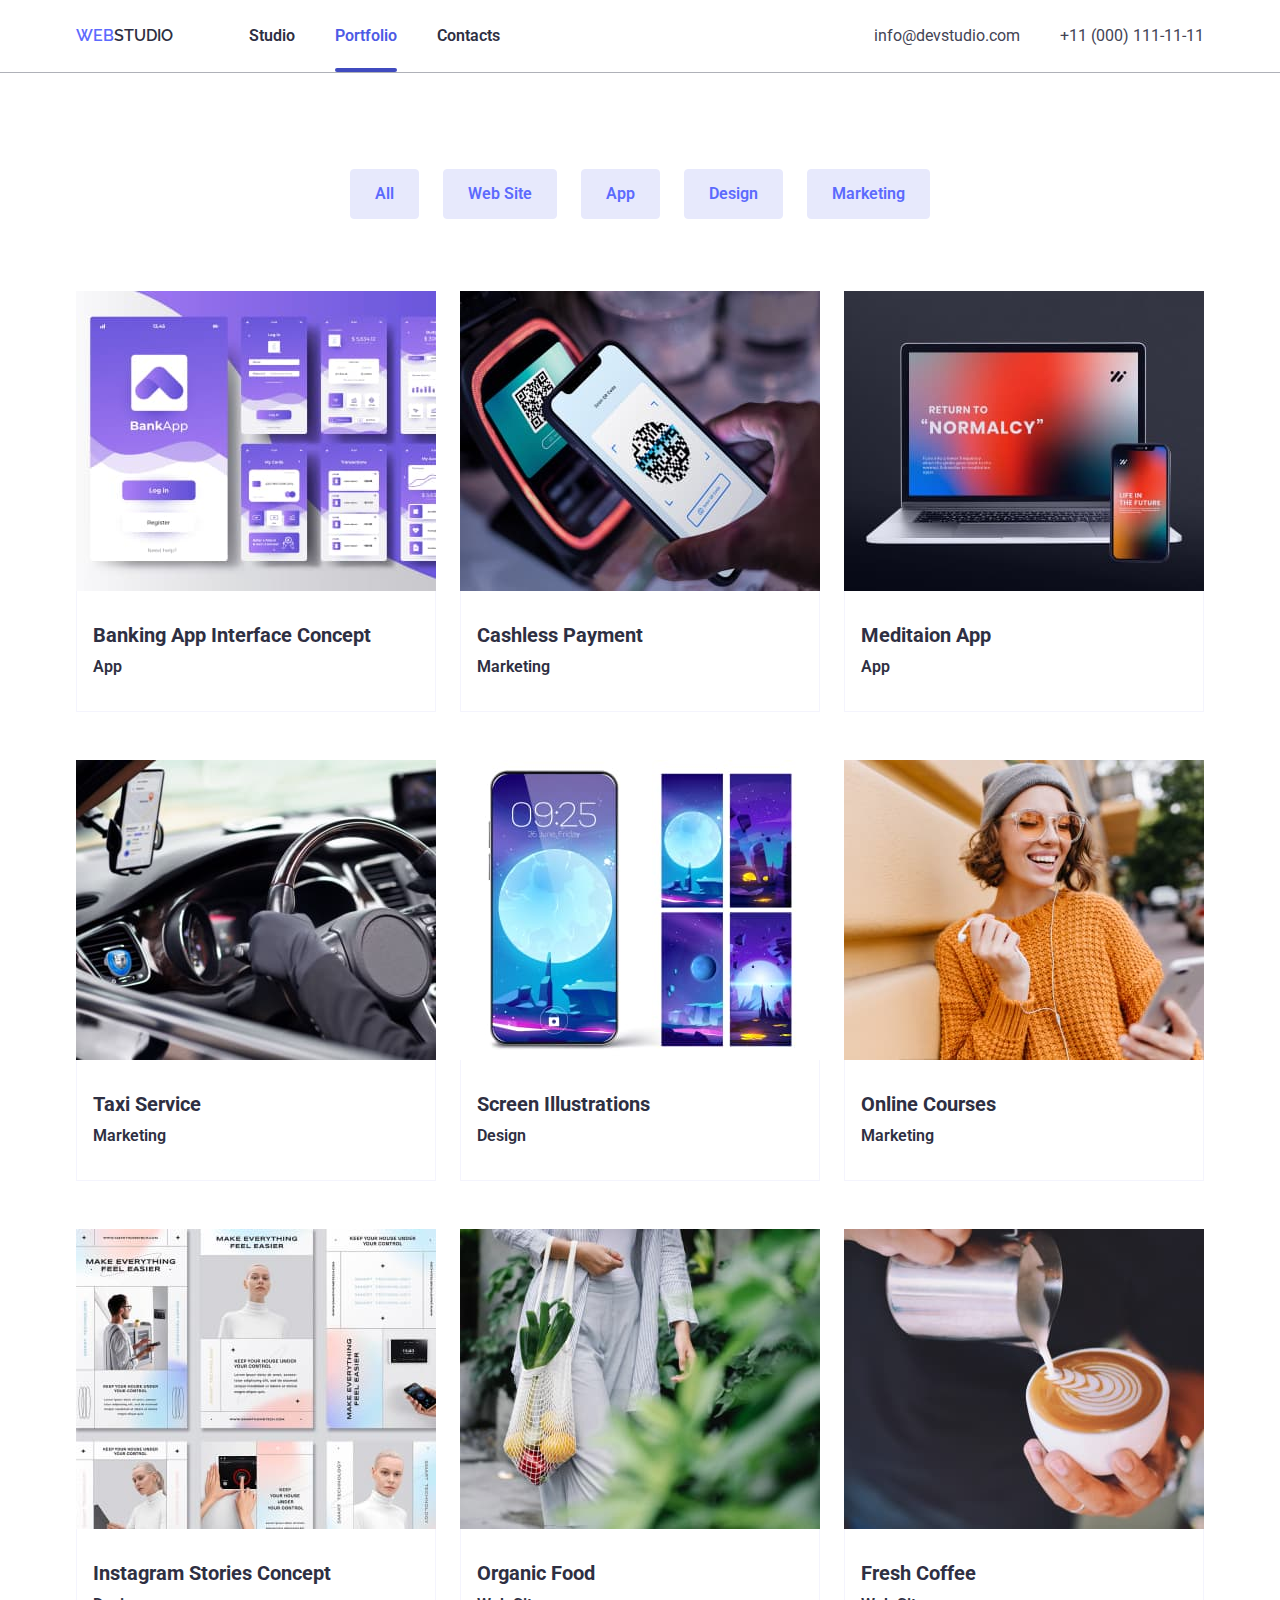
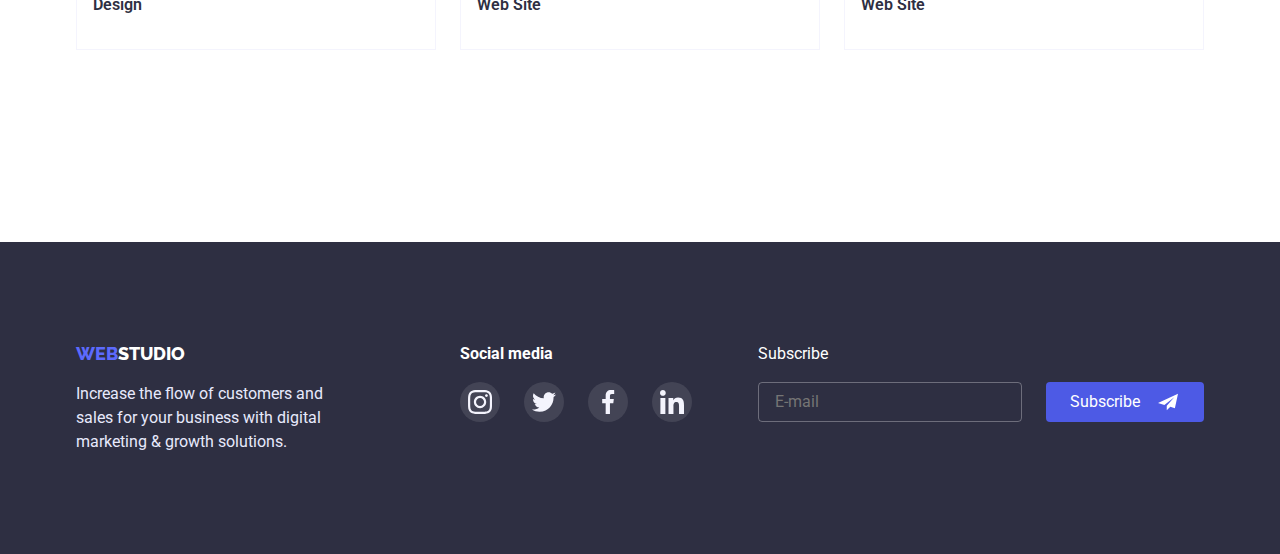
==== portfolio.html @ fa2da11c "." ====
<!DOCTYPE html>
<html lang="en">
<head>
    <meta charset="UTF-8">
    <meta http-equiv="X-UA-Compatible" content="IE=edge">
    <meta name="viewport" content="width=device-width, initial-scale=1.0">
    <title>Portfolio</title>
    <link rel="preconnect" href="https://fonts.googleapis.com"><link rel="preconnect" href="https://fonts.gstatic.com" crossorigin><link href="https://fonts.googleapis.com/css2?family=Raleway:wght@800&family=Roboto:wght@400;700&display=swap" rel="stylesheet">
    <link rel="stylesheet" href="https://cdn.jsdelivr.net/npm/modern-normalize@1.1.0/modern-normalize.min.css">
    <link rel="stylesheet" href="./css/styles.css">
</head>
<body>
    <header class="page-header-container header">
        <div class="container" style='display:flex;'>
            <nav class="page-nav">
                <a href="" class=" studio link page-header"><span class="web">Web</span>studio</a>
                <ul class=" header-list list ">
                    <li class="header-list">
                        <a  class=" link  page-header  " href="index.html "> Studio</a></li>
                    <li class="header-list">
                        <a class=" link1 page-header page-header-list curent" href=" portfolio.html "> Portfolio</a></li>
                    <li class="header-list">
                        <a class=" link page-header "  href="#contacts">Contacts</a></li>
                </ul>
            </nav>
            <ul class="header-list list ">
                <li class=" header-link">
                    <a class=" contacts page-header page-header-list" href="mailto:info@devstudio.com">info@devstudio.com</a></li>
                <li class=" header-link">
                    <a class=" contacts2 page-header page-header-list" href="tel:+110001111111">+11 (000) 111-11-11</a></li>
            </ul>
        </div>
            </header>
    <main>
    <section class="portfolio">
        <div class="container">
            <h1 class="button3 visual " id="portfolio">Button</h1>
            <ul class="list-button button2">
           <li><button type="button" class=" button button-list ">All</button></li>
           <li><button type="button" class=" button button-list ">Web Site</button></li>
          <li><button type="button" class=" button  button-list ">App</button></li> 
          <li><button type="button" class=" button  button-list ">Design</button></li> 
           <li><button type="button" class=" button button-list ">Marketing</button></li>
       </ul>
       <ul class=" team-foto-list list foto-team " >
        <li class=" team-title-foto ">
            <a href="" class="link team-title-foto1">
                <div class="foto-text-wrap">
                <img src="./portfolio-images/foto.jpg" alt="Banking " width="360" height="300">
                <p class="foto-text0">14 Stylish and User-Friendly App Design Concepts · Task Manager App · Calorie Tracker App · Exotic Fruit Ecommerce App · Cloud Storage App</p>
            </div>
                <div class="empployees-card-contant2" >
            <h2  class=" name">Banking App Interface Concept</h2>
            <p class=" work">App</p>
           </div>
        </a>
        </li>
        <li class="team-title-foto">
            <a href="" class="link text-foto-a team-title-foto1">
            <div class="foto-text-wrap ">
                <img src="./portfolio-images/phone.jpg" alt="phone" width="360" height="300">
                    <p class="foto-text0">14 Stylish and User-Friendly App Design Concepts · Task Manager App · Calorie Tracker App · Exotic Fruit Ecommerce App · Cloud Storage App</p>
                </div>
                    <div class="empployees-card-contant2">
                        <h2 class="name">Cashless Payment</h2>
                        <p class="work" >Marketing</p>
                    </div>
    
            
        </a>
        </li>
        <li class=" team-title-foto ">
            <a href="" class="link team-title-foto1">
                <div class="foto-text-wrap">
                <img src="./portfolio-images/Laptop.jpg" alt="Meditaion App" width="360" height="300">
                <p class="foto-text0">14 Stylish and User-Friendly App Design Concepts · Task Manager App · Calorie Tracker App · Exotic Fruit Ecommerce App · Cloud Storage App</p>
           </div>
                <div  class="empployees-card-contant2">
                <h2 class="name">Meditaion App</h2>
                <p class="work">App</p>
            </div>
        </a>
        </li>
        <li class="team-title-foto ">
            <a href="" class="link team-title-foto1">
                <div class="foto-text-wrap">
                <img src="./portfolio-images/taxi.jpg" alt="Taxi" width="360" height="300">  
            <p class="foto-text0">14 Stylish and User-Friendly App Design Concepts · Task Manager App · Calorie Tracker App · Exotic Fruit Ecommerce App · Cloud Storage App</p>
           </div>
            <div class="empployees-card-contant2" >
                <h3 class="name">Taxi Service</h3>
                <p class="work">Marketing</p>
            </div>
        </a>
        <li class="team-title-foto " >
            <a href="" class="link team-title-foto1">
                <div class="foto-text-wrap">
                <img src="./portfolio-images/screen.jpg" alt="Screen" width="360" height="300">
            <p class="foto-text0">14 Stylish and User-Friendly App Design Concepts · Task Manager App · Calorie Tracker App · Exotic Fruit Ecommerce App · Cloud Storage App</p>
           </div>
            <div class="empployees-card-contant2">
            <h3 class="name">Screen Illustrations</h3>
            <p class="work" >Design</p>
           </div>
        </a>
        </li>
        <li class="team-title-foto ">
            <a href="" class="link team-title-foto1 ">
                <div class="foto-text-wrap">
                <img src="./portfolio-images/online.jpg" alt="Online Courses" width="360" height="300">
                <p class="foto-text0">14 Stylish and User-Friendly App Design Concepts · Task Manager App · Calorie Tracker App · Exotic Fruit Ecommerce App · Cloud Storage App</p>
            </div>
                <div class="empployees-card-contant2" >
            <h3 class="name">Online Courses</h3>
            <p class="work">Marketing</p>
           </div>
        </a>
        </li>
        <li class="team-title-foto ">
            <a href="" class="link team-title-foto1">
           <div class="foto-text-wrap">
                <img src="./portfolio-images/instagram.jpg" alt="Instagram Stories" width="360" height="300">
            <p class="foto-text0">14 Stylish and User-Friendly App Design Concepts · Task Manager App · Calorie Tracker App · Exotic Fruit Ecommerce App · Cloud Storage App</p>
            </div>
            <div class="empployees-card-contant2">  
            <h3 class="name">Instagram Stories Concept</h3>
           <p class="work">Design</p>
        </div>
    </a>
    </li>
        <li class="team-title-foto ">
            <a href="" class="link team-title-foto1">
           <div class="foto-text-wrap">
                <img src="./portfolio-images/organic.jpg" alt="Organic Food" width="360" height="300">
            <p class="foto-text0">14 Stylish and User-Friendly App Design Concepts · Task Manager App · Calorie Tracker App · Exotic Fruit Ecommerce App · Cloud Storage App</p>
        </div>
            <div class="empployees-card-contant2" >
                <h3 class="name" >Organic Food</h3>
                <p class="work">Web Site</p>
            </div>
        </a>
        </li>
        <li class="team-title-foto ">
            <a href="" class="link team-title-foto1">
           <div class="foto-text-wrap">
                <img src="./portfolio-images/coffee.jpg" alt="Fresh Coffee" width="360" height="300"> 
            <p class="foto-text0">14 Stylish and User-Friendly App Design Concepts · Task Manager App · Calorie Tracker App · Exotic Fruit Ecommerce App · Cloud Storage App</p>
        </div>
            <div class="empployees-card-contant2" >
                <h3 class="name" >Fresh Coffee</h3>
                <p class="work">Web Site</p>
            </div>
        </a>
        </li>   
    </ul>     
</div>  
</section>
</main>  
<footer class="footer " id="contacts">
    <div class="container footer-container">
       <div class="div">
        <a class=" studio-footer link footer-end list " href=""><span class="web2">Web</span>studio</a></li>
    <p class="end-text">Increase the flow of customers and sales for your business with digital marketing & growth solutions.</p>
</div>
    <div class="footer-div-1">
    <h3 class="media">Social media</h3>
    <ul class="box-icone2 list ">
        <li class="box-icone">
            <a href="" class="box-icone-a">
            <svg class=" media-icone-a" width="24" height="24" >
                <use href="./images/defs.svg#icon-instagram"></use>
            </svg>
        </a></li>
    <li class="box-icone">
         <a href="" class="box-icone-a">
         <svg class=" media-icon" width="24" height="24">
            <use href="./images/defs.svg#icon-twitter"></use>
        </svg>
    </a></li>
    <li class="box-icone">
         <a href="" class="box-icone-a">
            <svg class=" media-icon" width="24" height="24">
                <use href="./images/defs.svg#icon-facebook"></use>
            </svg>
         </a></li>
         <li class="box-icone">
            <a href="" class="box-icone-a">
                <svg class=" media-icon" width="24" height=24">
                    <use href="./images/defs.svg#icon-linkedin"></use>
                </svg>
            </a></li>
</ul>
</div>
<div class="footer-div">
    <p class="subscribe">Subscribe</p>
    <form action="" class="contact-form">
          <input 
          aria-label="E-mail"
          type="email" 
          name="email"
          class="email" 
          placeholder="E-mail" 
    </form> 
    <button class="button-s">Subscribe
        <svg class=" icon-send" width="24" height="20">
            <use href="./images/symbol3-defs.svg#icon-Frame-3-1"></use>
        </svg>    
    </button>
</div>
</div>
</footer>
</body>
</html>
---- css/styles.css ----
:root{
    --title-color : #2E2F42;
    --typle-color:#5c6afd;
    --while-color:#FFFFFF;
    --typle2-color:#434455;
    --while2-color:#E7E9FC;
    --while3-color:#F4F4FD;
    --blue-color:#4D5AE5;
    --title2-color:#AFB1B8;
    --title3-color:#8E8F99;
    --title4-color:#E5E5E5;
    --blue2-color:#404BBF;
    --green:#31D0AA;
    ----red: red;
    --gray:#757575;
}

h1,
h2,
h3,
p{
margin-top: 0%;
margin-bottom: 0%;
}

ul{
margin-top: 0%;
margin-bottom: 0%;
padding-left: 0%;
}
img{
display: block;
width: 100%;
height: auto;
}
.container{
width: 1158px;
margin-left: auto;
margin-right: auto;
padding-left: 15px;
padding-right: 15px;
}
/*-------------HEADER-------------- */
.header{
background:var(--while-color);
border-bottom: 1px solid var(--title2-color);
}
.element.style{
    display: flex;
}
.studio{
   margin-right: 76px;
}
.page-header-container{
    display: flex;
    align-items: center;
}
.page-nav{
    display:flex;
    align-items: center;
}
.header-list{
    display: flex;
    align-items: center; 
    gap: 40px;
    color: transparent;
    transition: color 250ms cubic-bezier(0.4, 0, 0.2, 1) ;
    margin-left: auto;
}
.curent{
    position: relative;
}
.curent::after{
    content:'' ;
    position: absolute;
    width: 100%;
    height: 4px;
    bottom: 0;
    display: block;
    background-color:var(--blue2-color);
    left: 0;
    border-radius: 2px;
}
.contacts{
    margin-left: 332px;
}

body{
    color:var(--title-color) ;
    font-family: 'Roboto',sans-serif;
}
.web{
    color: var(--typle-color);
    text-transform: uppercase; 
    font-family: Raleway;
}
.studio{
    color:var(--title-color);
    text-transform: uppercase; 
    font-family: Raleway;
}
/*---------------BUTTON------------ */
.page-header{
    padding-top: 24px;
    padding-bottom: 24px;
    transition: color 250ms cubic-bezier(0.4, 0, 0.2, 1);
}
.header-list :hover,
.header-list:focus{
color:var(--blue-color);
}
.page-header-list{
    color: var(--blue-color);
}
/* --------HEADER-------- */
.link{
    font-size: 16px;
    line-height:calc(24/16);
    color:var(--title-color);
    font-weight: 600;
}
.link1{
    font-size: 16px;
    line-height:calc(24/16);
    font-weight: 600;
    color: var(--blue-color);
    text-decoration: none;
    display: block;
}
.contacts{
    font-size: 16px;
    line-height:calc(24/16);
    color:var(--typle2-color);
    text-decoration: none;
    margin-right: auto;

}
.contacts2{
    font-size: 16px;
    line-height:calc(24/16);
    color:var(--typle2-color);
    text-decoration: none;
    margin-left: auto;
    margin-right: auto; 
}
/*------------------SKILLS-------------*/
.rectangle{
    border-radius: 4px;
    border: 1px solid var(--while3-color);
    display: block;
    width: 264px;
    gap: 24px;
    background-color: var(--while3-color);
    margin-bottom: 8px;
}
.skills-2{
    padding-top: 120px;
}
/*--------------STUDIO---------- */
.box-media{
    border-radius: 4px;
    background-color: var(--while3-color);
    width: 264px;
    height: 112px;
    gap: 24px;
    justify-content: center;
    display: flex;
}
.box-1{
    height: 112px;
    width: 264px;
    display: flex;
    align-items: center;
    justify-content: center;
}
.sol{
    padding-top:188px ;
    padding-bottom:188px;
    margin-left: auto;
    margin-right: auto;
    max-width: 1440px;
    height: 603px;
    background-image: linear-gradient(rgba(46, 47, 66, 0.7),rgba(46, 47, 66, 0.7)), url('../images/office.jpg');
    background-size:cover;
    background-position: center;
    background-repeat:no-repeat ;
    background-color: var(--title-color);
}
.foto-text0{
position: absolute;
top: 0;
font-size: 16;
font-weight: 400;
color: var(--while-color);
padding: 40px;
background-color: var(--blue-color);
height: 100%;
transform:translateY(100%);
transition: transform 250ms cubic-bezier(0.4, 0, 0.2, 1);
overflow:auto;
}
.team-title-foto:hover .foto-text0{
    transform:translateY(0);
}
.foto-text-wrap{
    position: relative;
    overflow: hidden;
}
.foto-list{
    display: flex;
    gap: 24px;
}
.solutions-title{
    font-size: 56px;
    line-height:calc(60/56);
    color:var(--while-color);
    width: 492px;
    margin-left:auto;
    margin-right: auto;
    text-align: center;
}
/*-------------BUTTON------------- */
.btn{
      padding-top:12px; ;
      padding-bottom: 12px;
      padding-left:32px;
      padding-right: 32px;
    font-family:inherit;
        font-size: 16px;
        line-height: calc(19/16);
        cursor: pointer;
}
.btn{
    background-color: var(--typle-color); 
    color:var(--while-color);
    margin-top: 48px;
    margin-left: auto;
    margin-right: auto;
    display: block;
    box-shadow: 0px 4px 4px rgba(0, 0, 0, 0.15);
    border-radius: 4px;
    font-weight: 600;
    border: none;
}
.button-list:hover,
.button-list:focus{  
    background-color:var(--blue2-color);
    box-shadow: 0px 1px 6px rgba(46, 47, 66, 0.08), 0px 1px 1px rgba(46, 47, 66, 0.16), 0px 2px 1px rgba(46, 47, 66, 0.08);
    color: var(--while-color);
    border-color: var(--blue2-color);
}
.button{
    padding-top: 12px;
    padding-bottom: 12px;
    padding-left: 24px;
    padding-right: 24px;
    font-family: inherit;
    font-size: 16px;
    line-height: calc(24/16);
    cursor: pointer;
    background: var(--while2-color);
    color:var(--typle-color);
    border: 1px solid var(--while2-color);
    border-radius: 4px;
    font-weight: 600;
    transition: border-color 250ms cubic-bezier(0.4, 0, 0.2, 1),color 250ms cubic-bezier(0.4, 0, 0.2, 1),box-shadow 250ms cubic-bezier(0.4, 0, 0.2, 1),background-color 250ms cubic-bezier(0.4, 0, 0.2, 1);
}

.list-button{
    display: flex;
    list-style: none;
    gap: 24px;
    justify-content: center;
    margin-bottom: 72px;
}
    /*------------PORTFOLIO------------- */
.visual{
        position: absolute;
        width: 1px;
        height: 1px;
        margin: -1px;
        border: 0;
        padding: 0;
        white-space:nowrap;
        clip-path: inset(100%);
        clip: rect(0 0 0 0);
        overflow: hidden;
    }
    /* ---------BUTTON--------- */
.button3{
        position: absolute;
        width: 1px;
        height: 1px;
        margin: -1px;
        border: 0;
        padding: 0;
        white-space:nowrap;
        clip-path: inset(100%);
        clip: rect(0 0 0 0);
        overflow: hidden; 
    }
.btn-list:focus,
.btn-list:hover{
    background-color: var(--blue2-color);
    color:var(--while-color) ;
    }
.btn-list{
    transition: background-color 250ms cubic-bezier(0.4, 0, 0.2, 1),color 250ms cubic-bezier(0.4, 0, 0.2, 1);
}
    /* --------------STUDIO---------- */
.list-ul{
 padding: 0%;
 margin: 0;
display: flex;
gap: 24px;
}
.st-list{
    margin-right: 24px;
    display: block;
}
.st-list2{
    margin-right: auto;
    display:block;
}
.list-ul>.st-list{
    outline: 1px solid var(--while-color)   
}
.title-team{
        font-size: 36px;
        line-height: calc(40/36);
        color:var(--title-color);
        margin-bottom: 72px;
        margin-left:auto;
        margin-right: auto;
        text-align: center;
    }
.title-list{
        font-family: Roboto;
        font-weight: 600;
        font-size: 20px;
        line-height:calc(24/20);
        color:var(--title-color);
        margin-bottom:8px;
    }
.text{
        font-size: 16px;
        line-height:calc(24/16);
        color:var(--typle2-color);
        font-family:'Roboto';
        font-weight: 400;
        width: 264px;
    }
.foto{
        padding-top:120px ;
        padding-bottom: 120px;
    }
    /*-----------LIST-------- */
.list{
    list-style: none;
}
.foto-logo{
    justify-content: center;
    align-items: center;
    display: flex;
}
.link{
    text-decoration: none;
    display: block;
}
/* FOTO */
.kann-title{
    font-size: 36px;
    line-height:calc(40/36) ;
    color: var(--title-color);
    text-transform: capitalize;
    margin-bottom: 72px;
    margin-left:auto ;
    margin-right:auto;
    text-align: center;
}
/*---------CONTACTS-----------*/
.empployees-card-contant-wrapper{
border: 1px solid var(--while3-color);
background-color: var(--while-color);
border-top: none;
padding-top:32px;
padding-bottom: 32px;
text-align: center;
}
.icone-link{
    display: flex;
    width:100%;
    height: 100%;
    justify-content: center;
    align-items: center;
    border-radius: 4px;
    border: 1px solid var(--title3-color);
    fill: var(--title3-color);
    transition: border-color 250ms cubic-bezier(0.4, 0, 0.2, 1);
}
.icone-link:hover,
.icone-link:focus{
border-color: var(--blue2-color);
fill: var(--blue2-color);
}
.empployees-card-contant2{
    border: 1px solid var(--while3-color);
    background-color: var(--while-color);
    border-top: none;
    padding-top:32px;
    padding-bottom: 32px;
    padding-left: 16px;  
}
.footer-container{
    display: flex;
}
.team-title{
    background:var(--while3-color);
    padding-top:120px;
    padding-bottom:120px;
    margin-left: auto;
    margin-right: auto;
}
.team-foto{
display: flex;
gap: 24px;
}
.team-foto-list{
    display: flex;
    gap: 48px 24px;
    flex-wrap: wrap;
}
.foto-team{
    margin-bottom: 120px;
}
.team-title-foto{
    font-size: 36px;
    line-height:calc(40/36);
    color:var(--title-color);
    width: calc((100% - 48px)/ 3);
}
team-title-foto1{
    transition: box-shadow 250ms cubic-bezier(0.4, 0, 0.2, 1) ;
}
.team-title-foto1:hover,
.team-title-foto1:focus{
    box-shadow: 0px 1px 6px rgba(46, 47, 66, 0.08), 0px 1px 1px rgba(46, 47, 66, 0.16), 0px 2px 1px rgba(46, 47, 66, 0.08);
}
.title-foto{
    font-size: 36px;
    line-height:calc(40/36);
    color:var(--title-color);
    margin-bottom: 48px;
    margin-right: 24px;

}
.card{
    margin-bottom: 120px;
}
.empployees-card-contant{
    border: 1px solid var(--while3-color);
background-color: var(--while-color);
border-top: none;
padding: 32px,16px,32px,26px;
}
.team{
    background-color:var(--while-color);
}
.name{
    font-size: 20px;
    line-height:calc(24/20);
    color:var(--title-color);
}
.work{
    font-size: 16px;
    line-height: calc(24/16);
    color:var(--title-color) ; 
    margin-top: 8px;
}
/*--------------------CUSTOMERS------------- */
.customers{
    background-color: var(--while-color);
    padding-top:130px ;
    padding-bottom: 120px;
    transition: ;
}
.customers-text{ 
    font-size: 36px;
    line-height: calc(40/36);
    color:var(--title-color);
    margin-left:auto;
    margin-right: auto;
    text-align: center;
    margin-bottom: 72px;
}
.box{
display: flex;
gap: 24px;
}
.logo{
    width:calc((100% - 120px) / 6) ;
    height: 88px;  
}
.icone-link{
    transition: 250ms cubic-bezier(0.4, 0, 0.2, 1);
}
/*---------------------TEAM-------------------*/
.social{
    display: flex;
    gap: 24px;
    justify-content: center;
    margin-top: 8px;
}
.social-media{
width: 40px;
height: 40px;
}
.social-icon{
    align-items: center;
    justify-content: center;
}
.social-link{
    width: 100%;
    height: 100%;
    background-color: var(--blue-color);
    border-radius: 50%;
    display: flex;
   justify-content: center;
   align-items: center;
    cursor: pointer;
    transition: background-color 250ms cubic-bezier(0.4, 0, 0.2, 1);
    }
.social-link:hover,
.social-link:focus{
background-color: var(--blue2-color);
}
/*--------------------PORTFOLIO-------------*/
.portfolio{
    padding-bottom:72px;
    padding-top: 96px;
}
/*----------FOOTER---------- */
.footer{
    background-color:var(--title-color);
    padding-top:100px;
    padding-bottom:100px ;
    margin-left: auto;
    margin-right: auto;
}
.web2{
    color: var(--typle-color);
    text-transform: uppercase; 
    font-family: Raleway;
}
.studio-footer{
    color: var(--while-color);
    font-size: 18px;
    line-height: calc(24/18);
    font-weight: 800;
    text-transform: uppercase; 
    font-family: Raleway;
}
.end-text{
    font-size: 16px;
    line-height:calc(24/16);
    color:var(--while2-color) ;
     width: 264px;
     height:72px;
     margin-top: 16px;
    
}
.media{
font-size: 16px;
line-height:calc(24/16);
color: var(--while-color);
}
.box-icone2{
    display: flex;
    gap: 16px;
    margin-left: auto;
    margin-right: auto; 
}
.box-icone2{
    display: flex;
     gap: 24px;
    margin-top: 16px;
}
.box-icone{
    width: 4opx;
    height: 40px;
}
.box-icone-a{
    width: 40px;
    height: 40px;
    background-color:rgba(255, 255, 255, 0.1);
    border-radius: 50%;
    display: flex;
    align-items: center;
    justify-content: center;
    cursor: pointer;
    transition:background-color 250ms cubic-bezier(0.4, 0, 0.2, 1);
    fill: var(--title3-color);
}
.box-icone-a:focus,
.box-icone-a:hover{
background-color:var(--green) ;
}
.media-icon :hover,
.media-icon :focus{
color: var(--blue2-color);
}

.div{
    margin-right: 120px;
}
/*------------------MODAL--------------*/
.backdrop{
    position: fixed;
    top: 0;
    width: 100%;
    height: 100%;
    opacity: 1;
    background-color: rgba(46, 47, 66, 0.4);;
    transition:opacity 250ms cubic-bezier(0.4, 0, 0.2, 1),visibility 250ms cubic-bezier(0.4, 0, 0.2, 1);
}
.modal{
    position: absolute;
    top: 50%;
    left: 50%;
    width: 408px;
    background-color: var(--while-color);
    border-radius: 4px;
    transform: translate(-50%,-50%) scale(1) rotate(0);
    transition:transform 250ms cubic-bezier(0.4, 0, 0.2, 1);
    padding: 72px 24px 24px ;
}
.backdrop.is-hidden.modal{
    transform: translate(-50%,-50%) scale(0) rotate(-360de);
}
.modal-button{
    position: absolute;
    right: 24px;
    top: 24px;
    width: 24px;
    height: 24px;
    background-color: transparent;
    border-radius: 50%;
    color: none;
    cursor: pointer;
    border:  1px solid rgba(0, 0, 0, 0.1);
    background-color: var(--while2-color);
    padding: 0px;
}
.icon-a{
    align-items: center;
    justify-content: center;
}
.is-hidden{
    opacity: 0;
    visibility: hidden;
    pointer-events: none;
}
.page-header-link{
    position: relative;
}
.modal-title2{
    font-size: 16px;
    line-height: calc(24/16);
    font-weight: 500;
    color: var(--title-color);
    text-align: center;
    margin-bottom: 14px;
}
.subscribe{
    font-size: 16px;
    line-height:calc(24/16);
    color: var(--while-color);
    margin-bottom: 16px;
}
.email{
    width: 264px;
    height: 40px;
    box-sizing: border-box;
border: 1px solid rgba(255, 255, 255, 0.3);
border-radius: 4px;
padding-left: 16px;
background-color:transparent;
color: var(--while-color);
transition:transform 250ms cubic-bezier(0.4, 0, 0.2, 1);
}
.email::placeholder-shown{
    color: var(--blue-color);
}
.button-s{
    height: 40px;
   display: flex;
   align-items: center;
    padding: 8px 24px;
    color: var(--while-color);
    background-color: var(--blue-color);
    border-radius: 4px;
    border: none;
    cursor: pointer;
    margin-left: 24px;
    transition:transform 250ms cubic-bezier(0.4, 0, 0.2, 1);
}
.icon-send{
margin-left: 16px;
fill: var(--while-color);
}
.modal-input{
width: 100%;
height: 40px;
border: 1px solid rgba(33, 33, 33, 0.2);
border-radius: 4px;
padding-left: 35px;
background-color: transparent;
transition:transform 250ms cubic-bezier(0.4, 0, 0.2, 1);
}
.modal-input:focus{
border-color: var(--blue-color);
outline: none;
}
.modal-input:focus + .user{
fill: var(--blue-color);
}
.modal-coment:focus{
border-color: var(--blue-color);
outline: none;  
}
.send{
padding: 16px 32px;
color: var(--while-color);
background-color:var(--blue-color);
box-shadow: 0px 4px 4px rgba(0, 0, 0, 0.15);
border-radius: 4px;
cursor: pointer;
border: none;
margin-left: 119px;
margin-top: 24px;
font-weight: 500;
font-size: 16px;
line-height: calc(24/16);
transition:transform 250ms cubic-bezier(0.4, 0, 0.2, 1) ;
}
.send:focus,
.send:hover{
background-color: var(--blue2-color);
}
.name-modal{
    font-weight: 400;
    font-size: 12px;
    line-height:calc(16/12);
    color: var(--title3-color);
    margin-bottom: 4px;
    display: inline-block;
    letter-spacing: 0.04em;
}
/*--------------------------SVG----------------*/
.user{
    display: block;
    left: 16px;
    top: 50%;
    transform: translate(0,-50%);
    fill:var(--title-color) ;
    position: absolute;
}
.modal-form{
    position: relative;
}
/*-------------------------*/

.modal-coment{
width: 360px;
height: 120px;
border: 1px solid rgba(33, 33, 33, 0.2);
border-radius: 4px;
background-color:transparent;
outline: none;
padding: 8px 16px ;
resize: none;
transition:transform 250ms cubic-bezier(0.4, 0, 0.2, 1);
display: block;
}
.modal-coment:placeholder-shown{
color: var(--blue-color);
}
.modal-coment :hover,
.modal-coment :focus {
    border-color: var(--blue-color);
    outline: none;
}
.modal-coment-label{
    margin-bottom: 8px;
    transition:transform 250ms cubic-bezier(0.4, 0, 0.2, 1);
    display: block;
}
.modal-field{
    margin-bottom: 24px;
}
/*-----------------CHECK------------*/
.privaty-text::before{
    content: '';
    display: flex;
    width:16px ;
    height: 16px;
    border: 1.25px solid var(--title-color);
    border-radius: 2px;
    margin-right:8px;
}
.privaty-text{
    font-weight: 400;
    font-size: 12px;
    line-height: calc(16/12);
    display: flex;
    align-items: center;
    margin-right: 16px;
    color:var(--gray);
}
.check{
    font-size: 12px;
    line-height: calc(16/12);
    display: flex;
    align-items: center;
    color:rgba(77, 90, 229, 1) ;
}
.footer-div{
    margin-left: auto;
}
.privaty-check{
    margin-top: 16px;
}
.check-input:checked + .privaty-text::before{
    background-color: var(--blue-color);
    border: none;
    background-image: url(../images/Vector\ \(8\).svg);
    background-repeat: no-repeat;
    background-position:center;
}
.contact-form{
    display: flex;
    align-items: center;
}
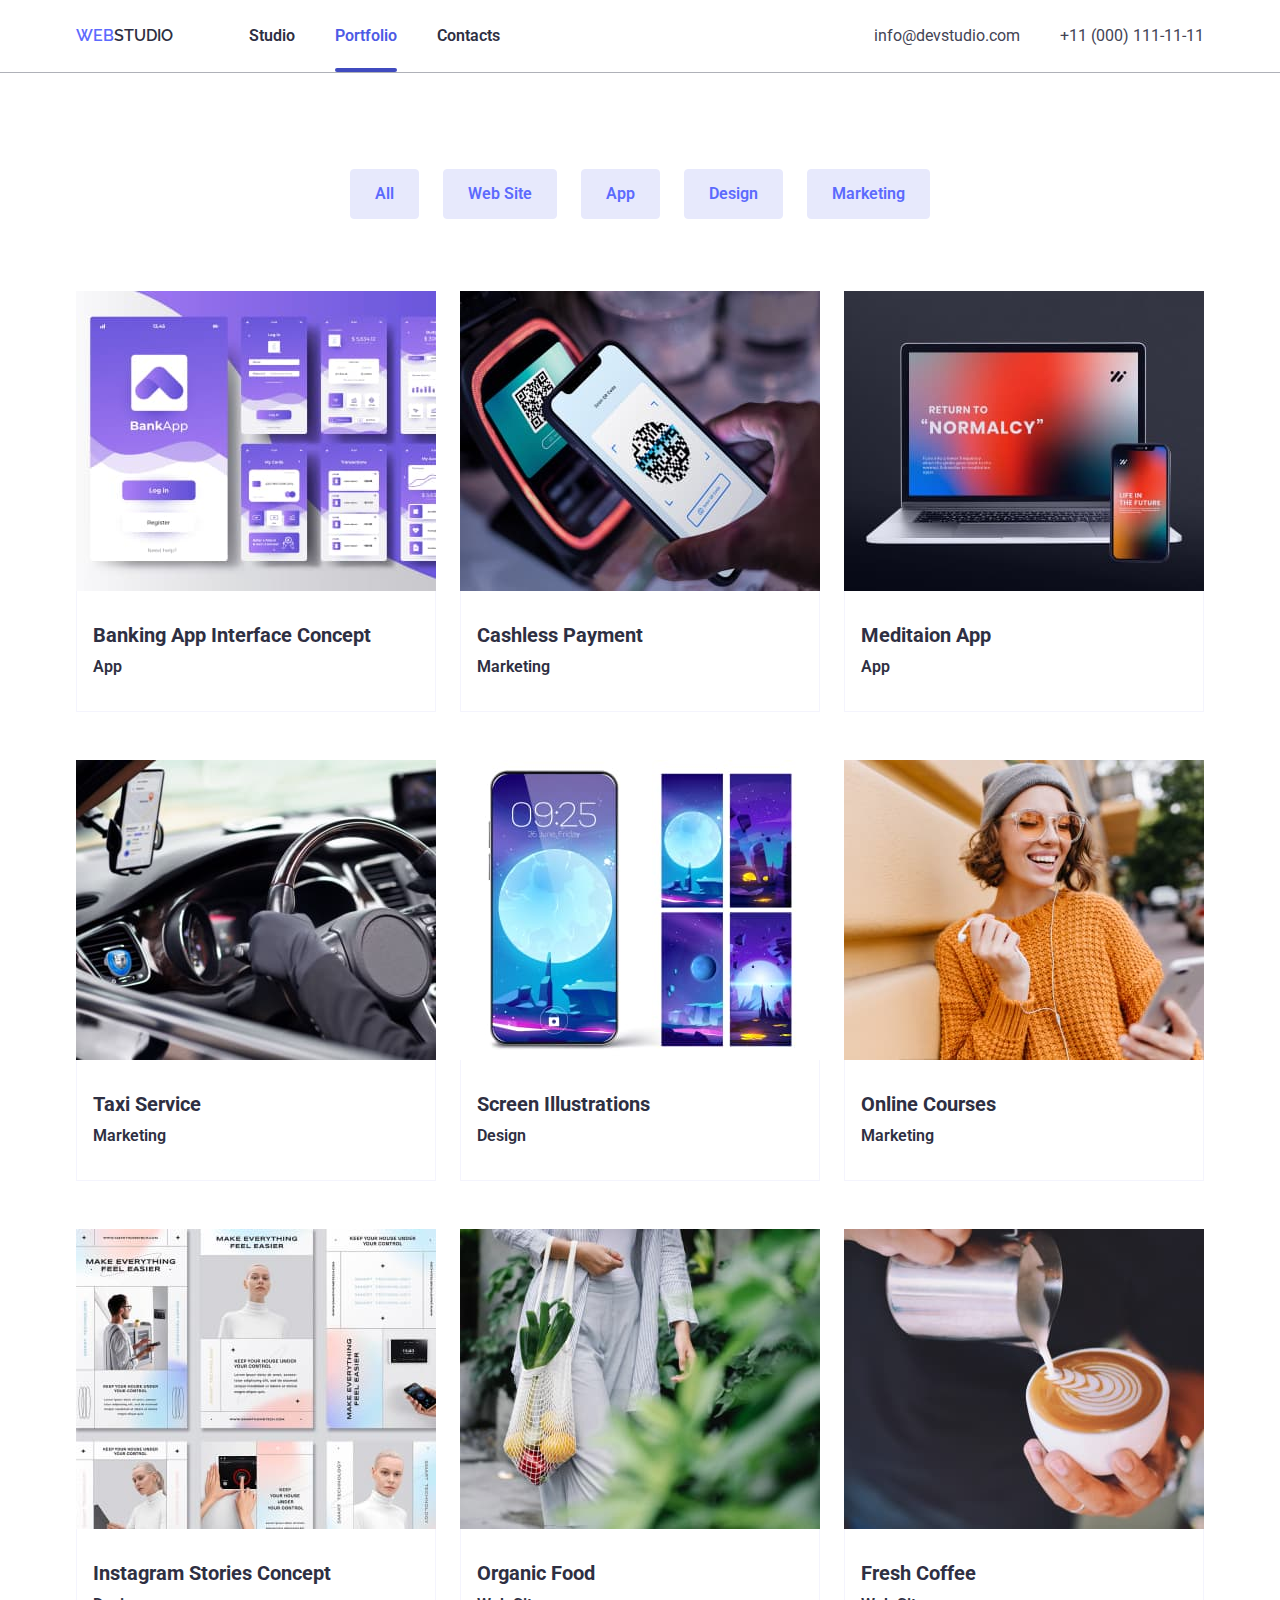
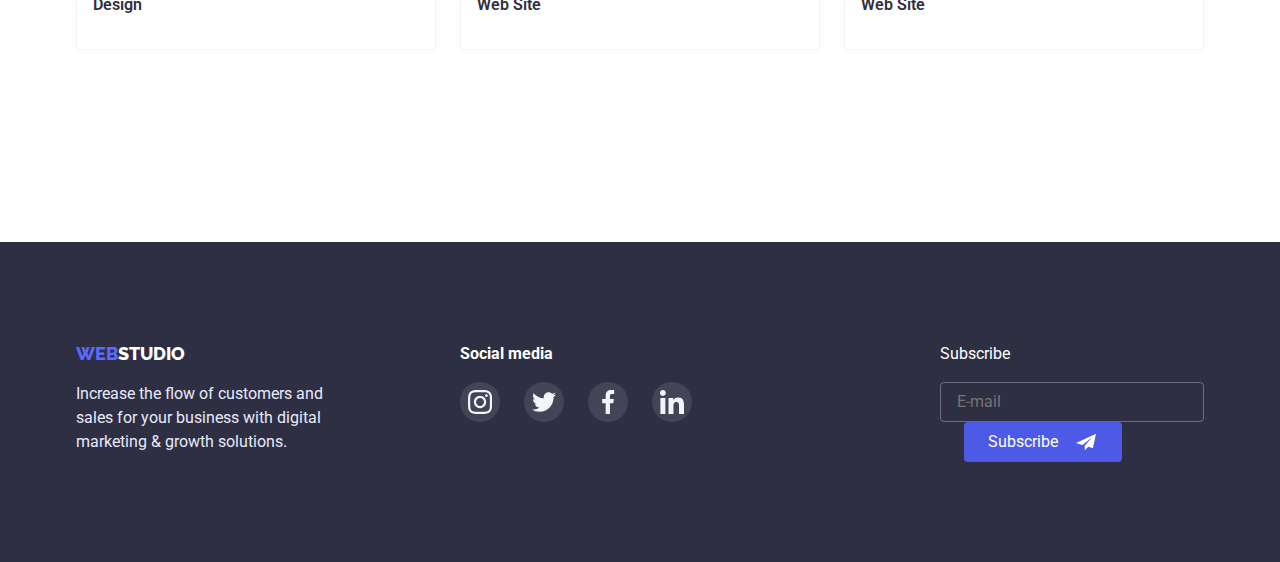
==== commit a336de1e: "." ====
--- a/portfolio.html
+++ b/portfolio.html
@@ -194,13 +194,12 @@
 <div class="footer-div">
     <p class="subscribe">Subscribe</p>
     <form action="" class="contact-form">
-          <input 
-          aria-label="E-mail"
-          type="email" 
-          name="email"
-          class="email" 
-          placeholder="E-mail" 
-    </form> 
+        <input 
+        aria-label="E-mail"
+        type="email" 
+        name="email"
+        class="email" 
+        placeholder="E-mail"></form>
     <button class="button-s">Subscribe
         <svg class=" icon-send" width="24" height="20">
             <use href="./images/symbol3-defs.svg#icon-Frame-3-1"></use>
--- a/css/styles.css
+++ b/css/styles.css
@@ -638,6 +638,9 @@
     transform: translate(-50%,-50%) scale(0) rotate(-360de);
 }
 .modal-button{
+    display: flex;
+    align-items: center;
+    justify-content: center;
     position: absolute;
     right: 24px;
     top: 24px;
@@ -645,15 +648,24 @@
     height: 24px;
     background-color: transparent;
     border-radius: 50%;
-    color: none;
     cursor: pointer;
     border:  1px solid rgba(0, 0, 0, 0.1);
     background-color: var(--while2-color);
     padding: 0px;
+    transition:background-color 250ms cubic-bezier(0.4, 0, 0.2, 1);
+}
+.modal-button:hover,
+.modal-button:focus{
+    background-color: var(--blue2-color);
 }
 .icon-a{
     align-items: center;
     justify-content: center;
+    transition:fill 250ms cubic-bezier(0.4, 0, 0.2, 1);
+}
+.icon-a:focus,
+.icon-a:hover{
+    fill: var(--while-color);
 }
 .is-hidden{
     opacity: 0;
@@ -686,7 +698,11 @@
 padding-left: 16px;
 background-color:transparent;
 color: var(--while-color);
-transition:transform 250ms cubic-bezier(0.4, 0, 0.2, 1);
+transition: border-color 250ms cubic-bezier(0.4, 0, 0.2, 1), color  250ms cubic-bezier(0.4, 0, 0.2, 1);
+}
+.email:focus{
+    border-color: var(--blue-color);
+    outline: none;
 }
 .email::placeholder-shown{
     color: var(--blue-color);
@@ -702,7 +718,11 @@
     border: none;
     cursor: pointer;
     margin-left: 24px;
-    transition:transform 250ms cubic-bezier(0.4, 0, 0.2, 1);
+    transition:background-color 250ms cubic-bezier(0.4, 0, 0.2, 1);
+}
+.button-s:hover,
+.button-s:focus{
+    background-color:var(--blue2-color);
 }
 .icon-send{
 margin-left: 16px;
@@ -715,7 +735,7 @@
 border-radius: 4px;
 padding-left: 35px;
 background-color: transparent;
-transition:transform 250ms cubic-bezier(0.4, 0, 0.2, 1);
+transition:border-color 250ms cubic-bezier(0.4, 0, 0.2, 1),fill 250ms cubic-bezier(0.4, 0, 0.2, 1);
 }
 .modal-input:focus{
 border-color: var(--blue-color);
@@ -736,12 +756,15 @@
 border-radius: 4px;
 cursor: pointer;
 border: none;
-margin-left: 119px;
+margin-right: auto;
+margin-left: auto;
+display: block;
 margin-top: 24px;
+min-width: 169px;
 font-weight: 500;
 font-size: 16px;
 line-height: calc(24/16);
-transition:transform 250ms cubic-bezier(0.4, 0, 0.2, 1) ;
+transition:background-color 250ms cubic-bezier(0.4, 0, 0.2, 1) ;
 }
 .send:focus,
 .send:hover{
@@ -779,7 +802,7 @@
 outline: none;
 padding: 8px 16px ;
 resize: none;
-transition:transform 250ms cubic-bezier(0.4, 0, 0.2, 1);
+transition:border-color 250ms cubic-bezier(0.4, 0, 0.2, 1),color 250ms cubic-bezier(0.4, 0, 0.2, 1) ;
 display: block;
 }
 .modal-coment:placeholder-shown{
@@ -814,7 +837,6 @@
     line-height: calc(16/12);
     display: flex;
     align-items: center;
-    margin-right: 16px;
     color:var(--gray);
 }
 .check{
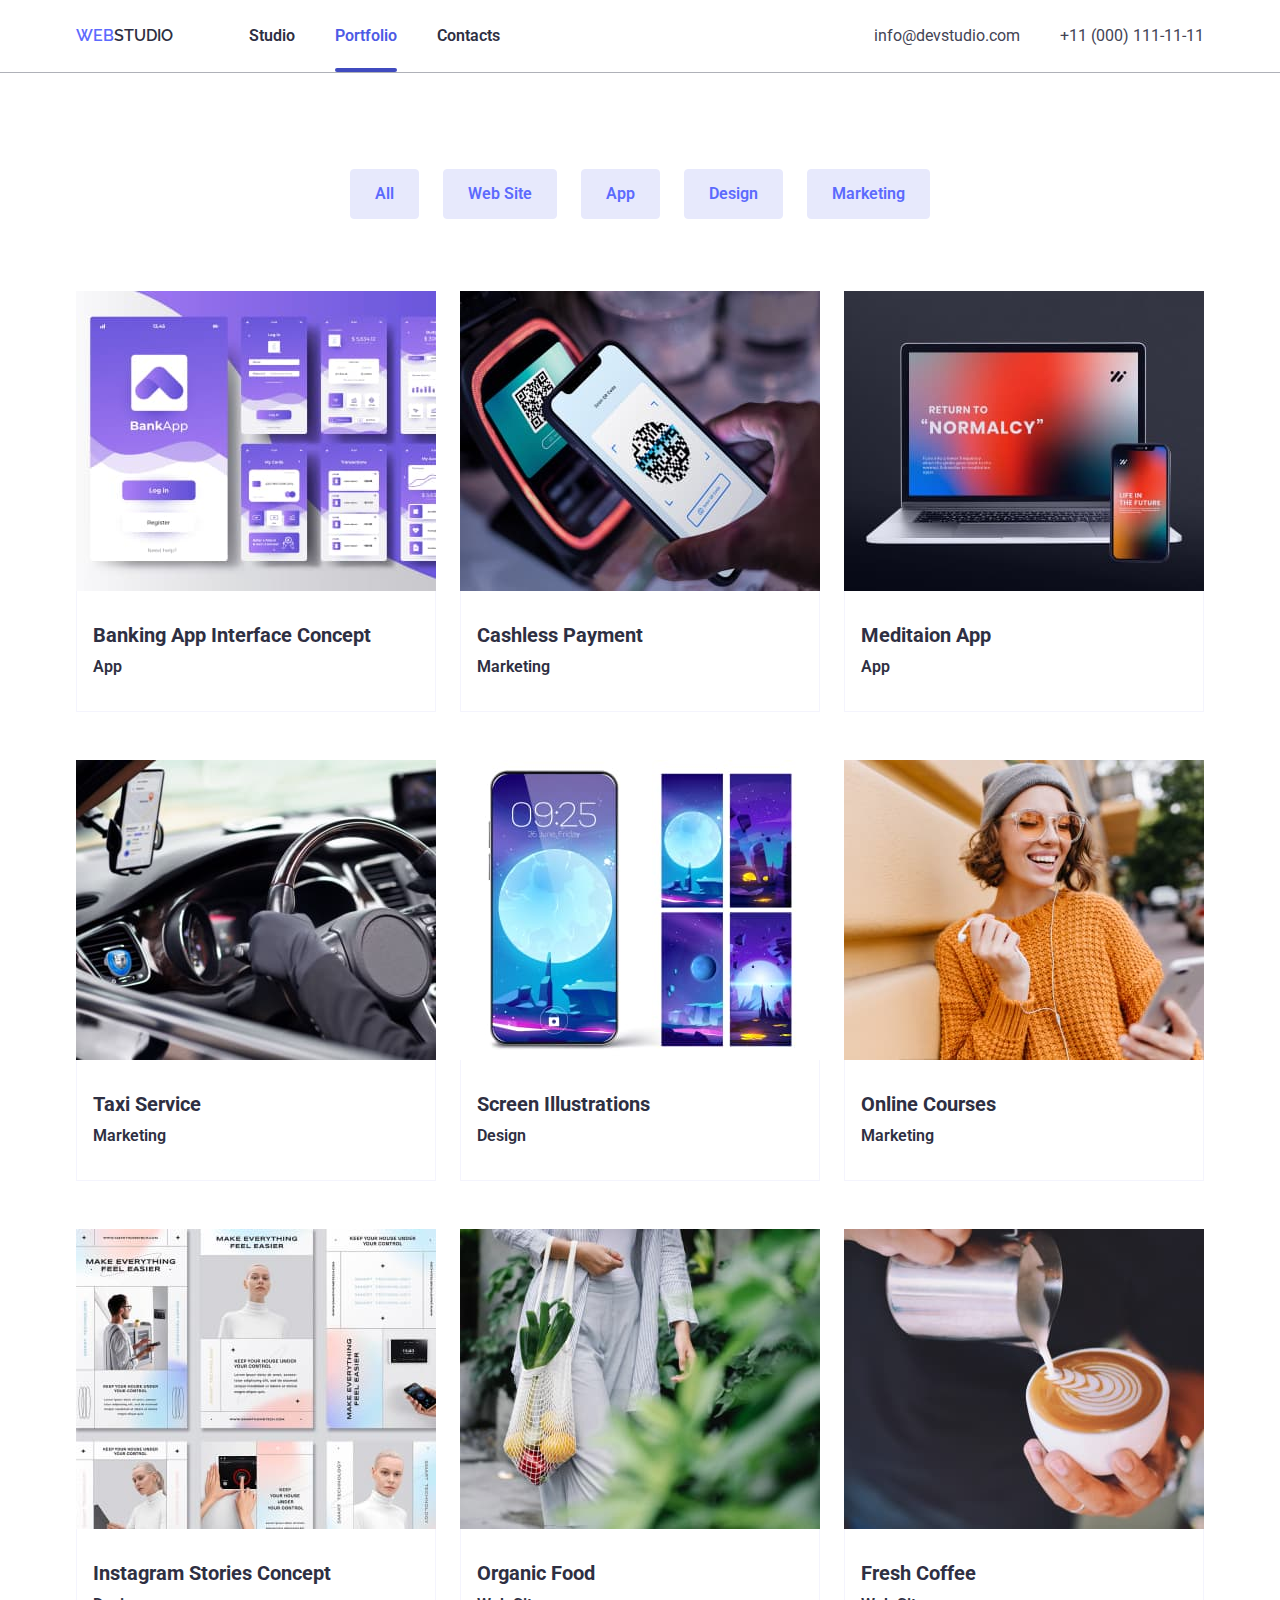
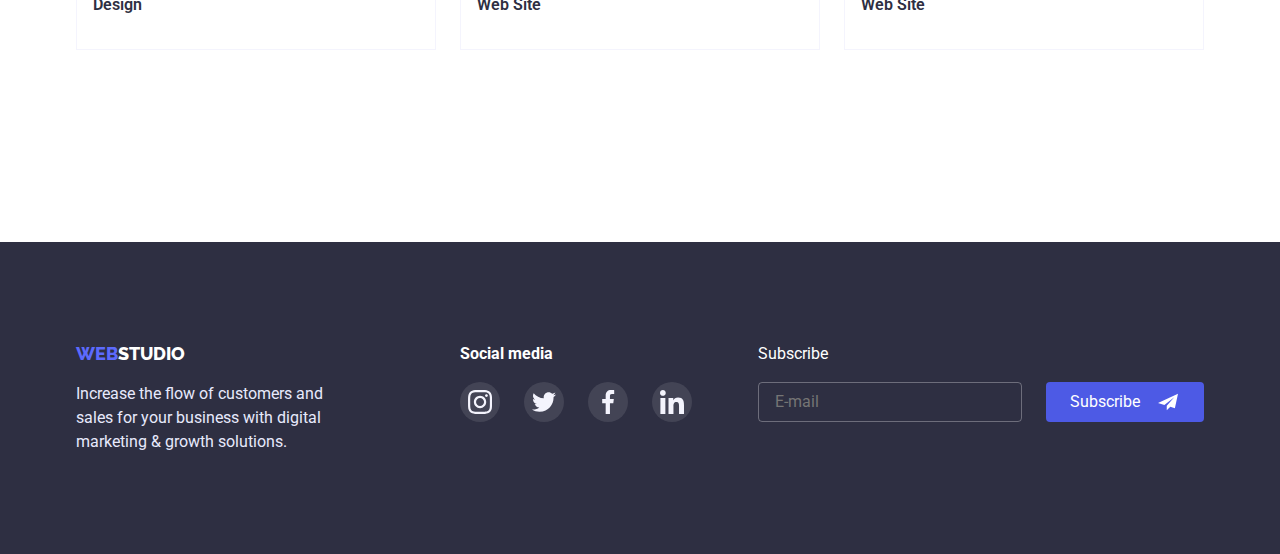
==== commit a60d8dd5: "." ====
--- a/portfolio.html
+++ b/portfolio.html
@@ -199,12 +199,13 @@
         type="email" 
         name="email"
         class="email" 
-        placeholder="E-mail"></form>
+        placeholder="E-mail">
     <button class="button-s">Subscribe
         <svg class=" icon-send" width="24" height="20">
             <use href="./images/symbol3-defs.svg#icon-Frame-3-1"></use>
         </svg>    
     </button>
+</form>
 </div>
 </div>
 </footer>
